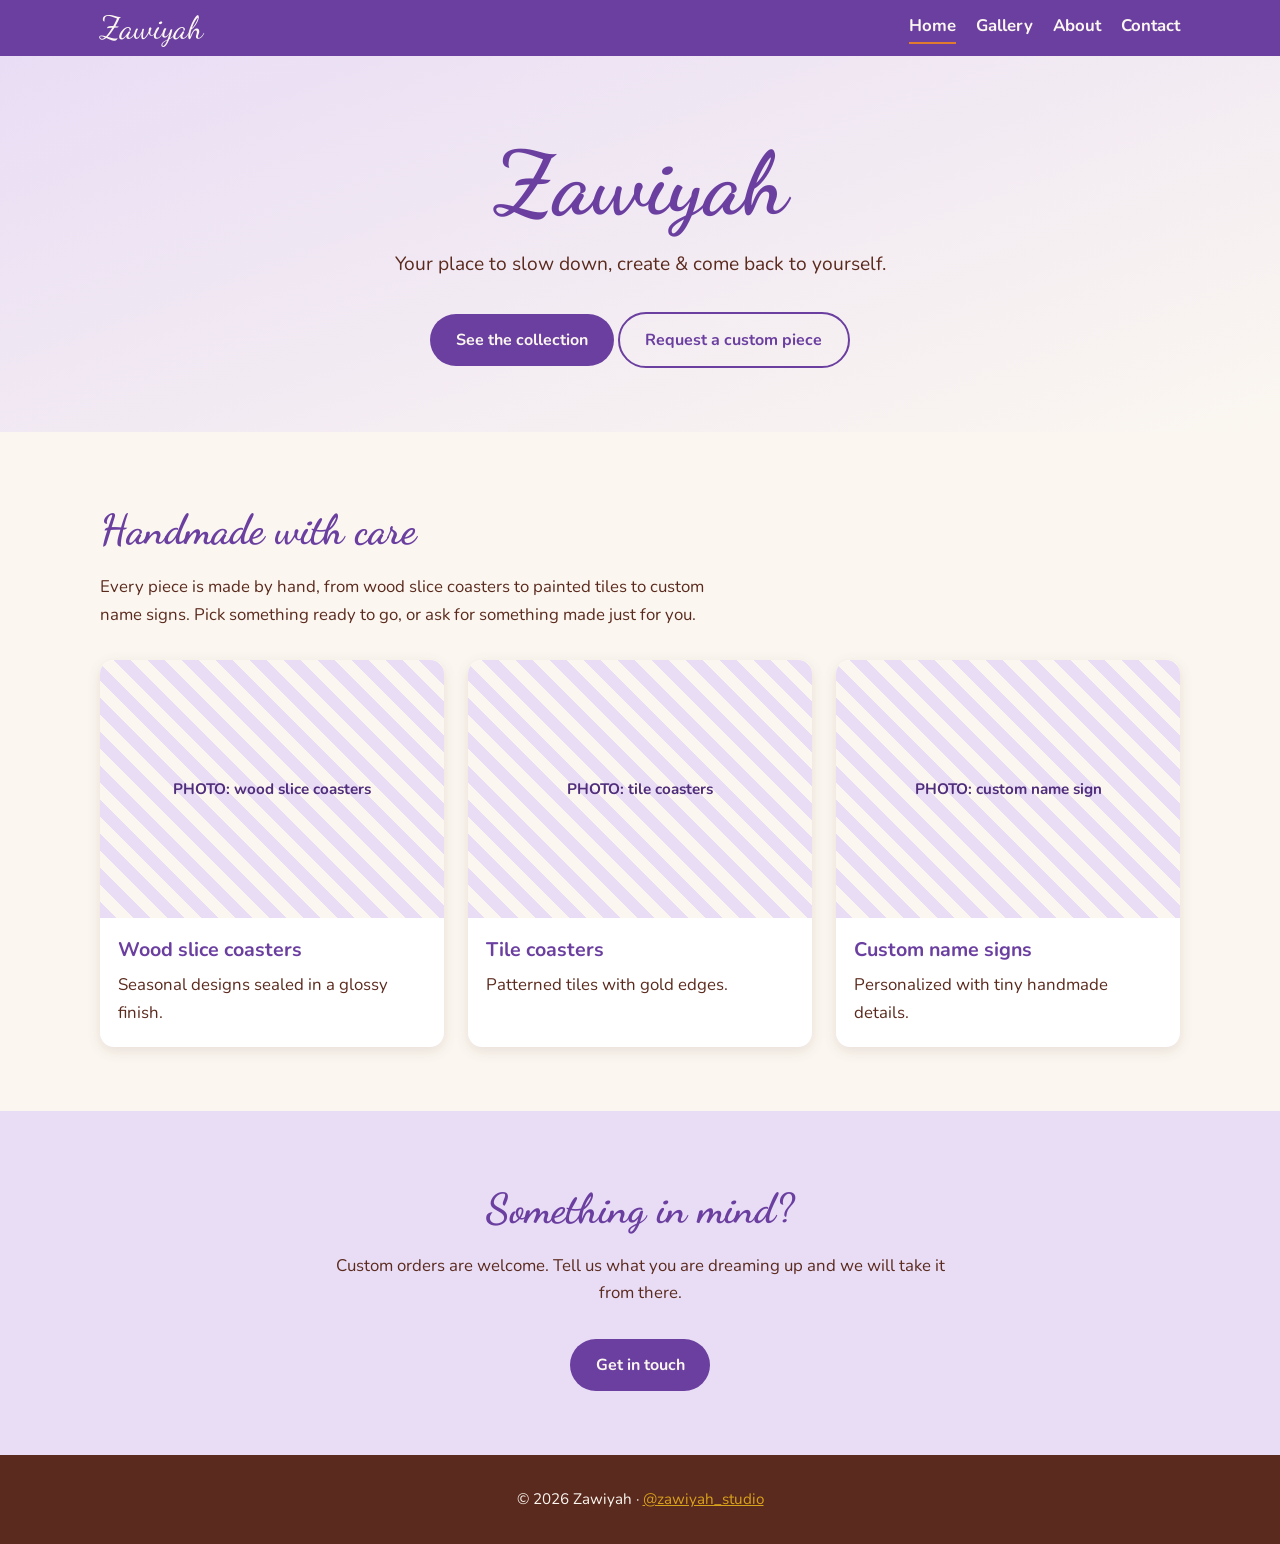
==== index.html @ 5cf9459b "Add files via upload" ====
<!DOCTYPE html>
<html lang="en">
<head>
  <meta charset="UTF-8">
  <meta name="viewport" content="width=device-width, initial-scale=1">
  <title>Zawiyah | Handmade Art and Gifts</title>
  <meta name="description" content="Zawiyah is a place to slow down, create and come back to yourself. Handmade art and gifts.">
  <link rel="preconnect" href="https://fonts.googleapis.com">
  <link rel="preconnect" href="https://fonts.gstatic.com" crossorigin>
  <link href="https://fonts.googleapis.com/css2?family=Dancing+Script:wght@600&family=Nunito:wght@400;700&display=swap" rel="stylesheet">
  <link rel="stylesheet" href="styles.css">
</head>
<body>

  <header class="site-header">
    <div class="container">
      <a class="logo" href="index.html">Zawiyah</a>
      <nav class="site-nav" aria-label="Main">
        <a href="index.html" aria-current="page">Home</a>
        <a href="gallery.html">Gallery</a>
        <a href="about.html">About</a>
        <a href="contact.html">Contact</a>
      </nav>
    </div>
  </header>

  <main>
    <section class="hero">
      <div class="container">
        <h1>Zawiyah</h1>
        <p>Your place to slow down, create &amp; come back to yourself.</p>
        <a class="btn" href="gallery.html">See the collection</a>
        <a class="btn btn-outline" href="contact.html">Request a custom piece</a>
      </div>
    </section>

    <section class="section">
      <div class="container">
        <h2>Handmade with care</h2>
        <p class="lead">Every piece is made by hand, from wood slice coasters to painted tiles to custom name signs. Pick something ready to go, or ask for something made just for you.</p>

        <div class="grid">
          <article class="card">
            <div class="placeholder">PHOTO: wood slice coasters</div>
            <div class="card-body">
              <h3>Wood slice coasters</h3>
              <p>Seasonal designs sealed in a glossy finish.</p>
            </div>
          </article>
          <article class="card">
            <div class="placeholder">PHOTO: tile coasters</div>
            <div class="card-body">
              <h3>Tile coasters</h3>
              <p>Patterned tiles with gold edges.</p>
            </div>
          </article>
          <article class="card">
            <div class="placeholder">PHOTO: custom name sign</div>
            <div class="card-body">
              <h3>Custom name signs</h3>
              <p>Personalized with tiny handmade details.</p>
            </div>
          </article>
        </div>
      </div>
    </section>

    <section class="section section-alt">
      <div class="container" style="text-align:center">
        <h2>Something in mind?</h2>
        <p class="lead" style="margin-inline:auto">Custom orders are welcome. Tell us what you are dreaming up and we will take it from there.</p>
        <a class="btn" href="contact.html">Get in touch</a>
      </div>
    </section>
  </main>

  <footer class="site-footer">
    <div class="container">
      <p>&copy; 2026 Zawiyah &middot; <a href="https://www.instagram.com/zawiyah_studio" target="_blank" rel="noopener">@zawiyah_studio</a></p>
    </div>
  </footer>

</body>
</html>
---- styles.css ----
/* Zawiyah Studio: shared styles
   Palette estimated from her Instagram and booth sign. Fine-tune with her original photos. */

:root {
  --purple: #6B3FA0;
  --purple-dark: #4F2D7A;
  --lavender: #E9DDF5;
  --cream: #FBF7F0;
  --pumpkin: #E07B2E;
  --brown: #5B2A1E;
  --olive: #5F7A3D;
  --gold: #D9A21B;

  --font-script: "Dancing Script", cursive;
  --font-body: "Nunito", system-ui, sans-serif;

  --radius: 14px;
  --max-width: 1080px;
}

* { box-sizing: border-box; margin: 0; padding: 0; }

html { scroll-behavior: smooth; }

body {
  font-family: var(--font-body);
  background: var(--cream);
  color: var(--brown);
  line-height: 1.65;
  font-size: 1.05rem;
}

img { max-width: 100%; display: block; }

a { color: var(--purple); }

.container {
  width: min(100% - 2rem, var(--max-width));
  margin-inline: auto;
}

/* Header and nav */
.site-header {
  background: var(--purple);
  color: var(--cream);
  position: sticky;
  top: 0;
  z-index: 10;
}

.site-header .container {
  display: flex;
  align-items: center;
  justify-content: space-between;
  flex-wrap: wrap;
  gap: 0.5rem 1.5rem;
  padding-block: 0.75rem;
}

.logo {
  font-family: var(--font-script);
  font-size: 2rem;
  color: var(--cream);
  text-decoration: none;
  line-height: 1;
}

.site-nav { display: flex; gap: 1.25rem; flex-wrap: wrap; }

.site-nav a {
  color: var(--cream);
  text-decoration: none;
  font-weight: 700;
  padding-bottom: 2px;
  border-bottom: 2px solid transparent;
}

.site-nav a:hover,
.site-nav a[aria-current="page"] {
  border-bottom-color: var(--pumpkin);
}

/* Hero */
.hero {
  background: linear-gradient(160deg, var(--lavender), var(--cream));
  text-align: center;
  padding: 5rem 0 4rem;
}

.hero h1 {
  font-family: var(--font-script);
  font-size: clamp(3rem, 9vw, 5.5rem);
  color: var(--purple);
  line-height: 1.1;
}

.hero p {
  max-width: 34rem;
  margin: 1rem auto 2rem;
  font-size: 1.2rem;
}

/* Buttons */
.btn {
  display: inline-block;
  background: var(--purple);
  color: var(--cream);
  padding: 0.8rem 1.6rem;
  border-radius: 999px;
  text-decoration: none;
  font-weight: 700;
  border: none;
  cursor: pointer;
  font-family: inherit;
  font-size: 1rem;
  transition: background 0.2s;
}

.btn:hover { background: var(--pumpkin); }

.btn-outline {
  background: transparent;
  color: var(--purple);
  border: 2px solid var(--purple);
}

.btn-outline:hover { background: var(--purple); color: var(--cream); }

/* Sections */
.section { padding: 4rem 0; }
.section-alt { background: var(--lavender); }

.section h2 {
  font-family: var(--font-script);
  font-size: 2.6rem;
  color: var(--purple);
  margin-bottom: 0.5rem;
}

.section .lead { max-width: 40rem; margin-bottom: 2rem; }

/* Card grid */
.grid {
  display: grid;
  grid-template-columns: repeat(auto-fit, minmax(220px, 1fr));
  gap: 1.5rem;
}

.card {
  background: #fff;
  border-radius: var(--radius);
  overflow: hidden;
  box-shadow: 0 4px 14px rgba(91, 42, 30, 0.12);
}

.card-body { padding: 1rem 1.1rem 1.3rem; }
.card-body h3 { color: var(--purple); margin-bottom: 0.25rem; }

/* Placeholder image boxes: replace with her real photos */
.placeholder {
  aspect-ratio: 4 / 3;
  background: repeating-linear-gradient(45deg, var(--lavender), var(--lavender) 12px, var(--cream) 12px, var(--cream) 24px);
  display: flex;
  align-items: center;
  justify-content: center;
  text-align: center;
  padding: 1rem;
  color: var(--purple-dark);
  font-weight: 700;
  font-size: 0.95rem;
}

/* Two-column layout for About */
.split {
  display: grid;
  grid-template-columns: repeat(auto-fit, minmax(280px, 1fr));
  gap: 2.5rem;
  align-items: center;
}

/* Contact form */
form { display: grid; gap: 1rem; max-width: 34rem; }

label { font-weight: 700; display: grid; gap: 0.3rem; }

input, select, textarea {
  font-family: inherit;
  font-size: 1rem;
  padding: 0.7rem 0.9rem;
  border: 2px solid var(--lavender);
  border-radius: 10px;
  background: #fff;
  color: var(--brown);
}

input:focus, select:focus, textarea:focus {
  outline: none;
  border-color: var(--purple);
}

textarea { min-height: 8rem; resize: vertical; }

/* Footer */
.site-footer {
  background: var(--brown);
  color: var(--cream);
  text-align: center;
  padding: 2rem 0;
  font-size: 0.95rem;
}

.site-footer a { color: var(--gold); }
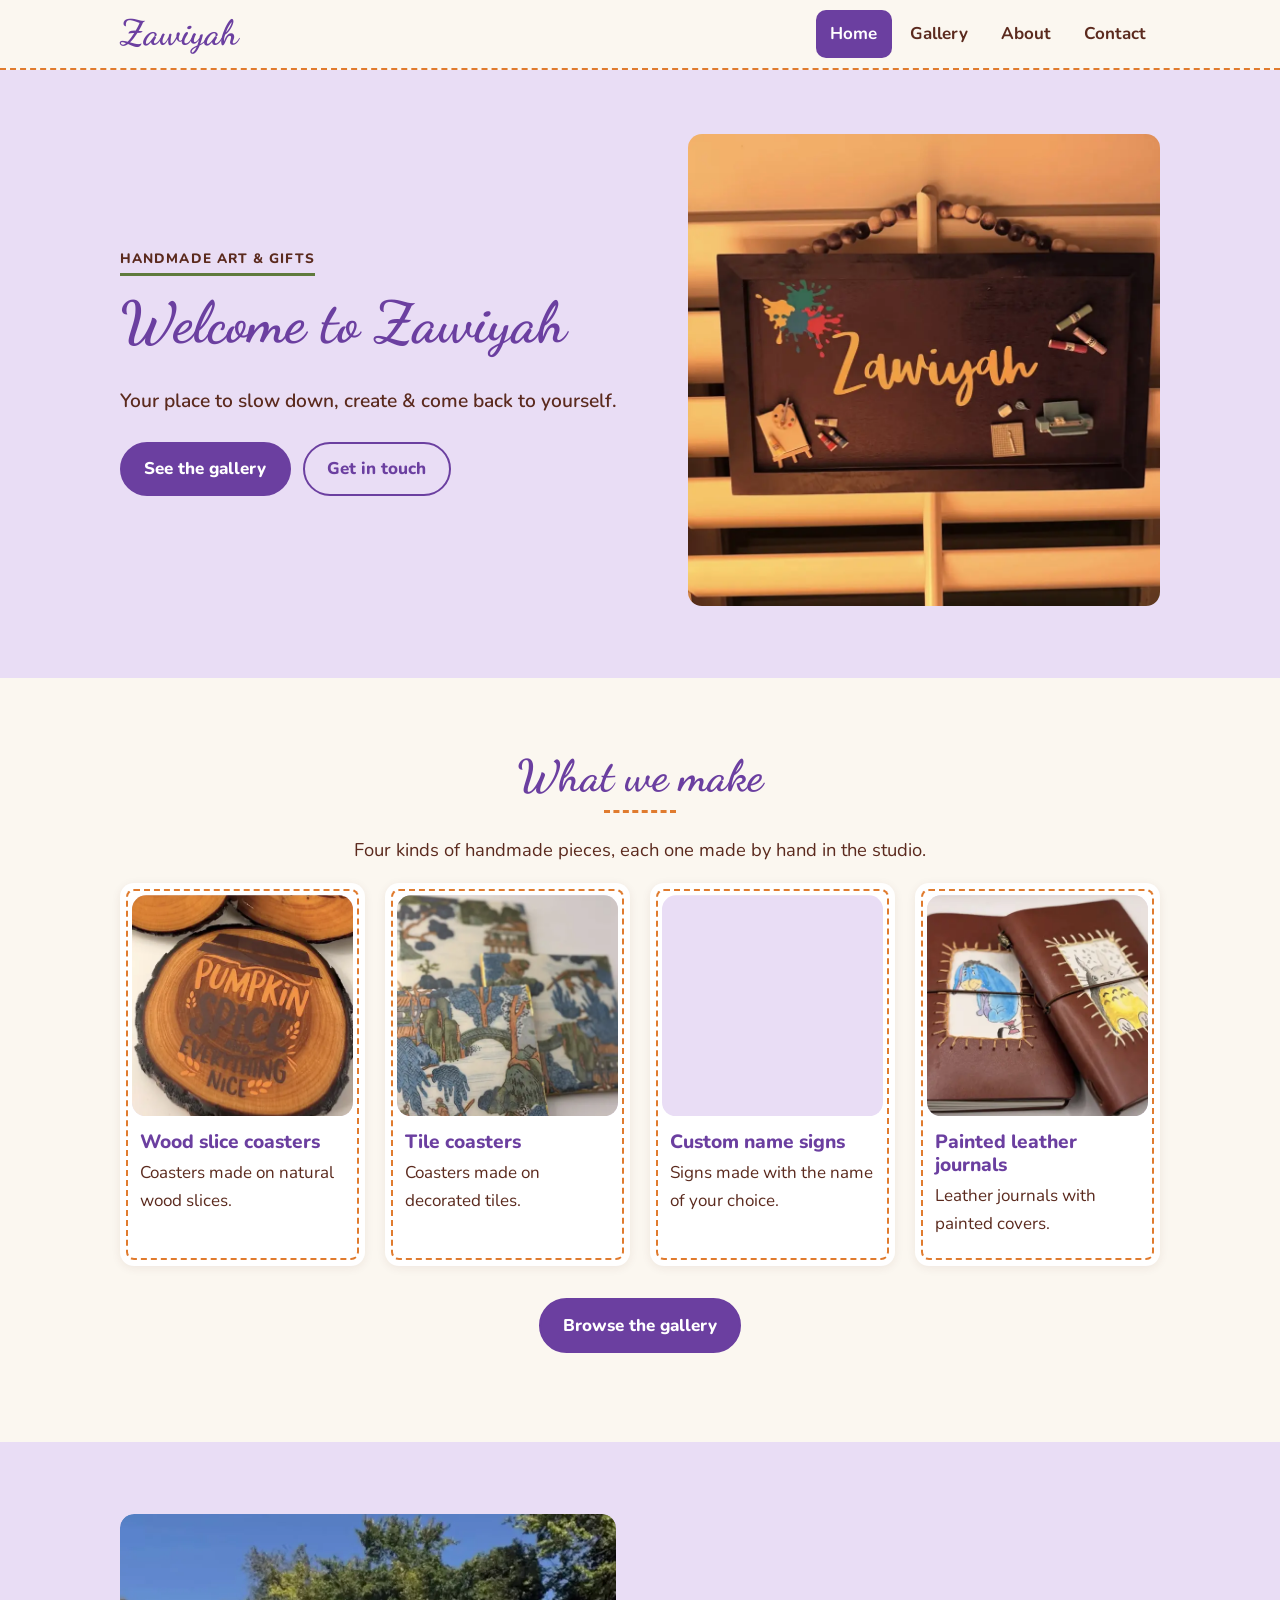
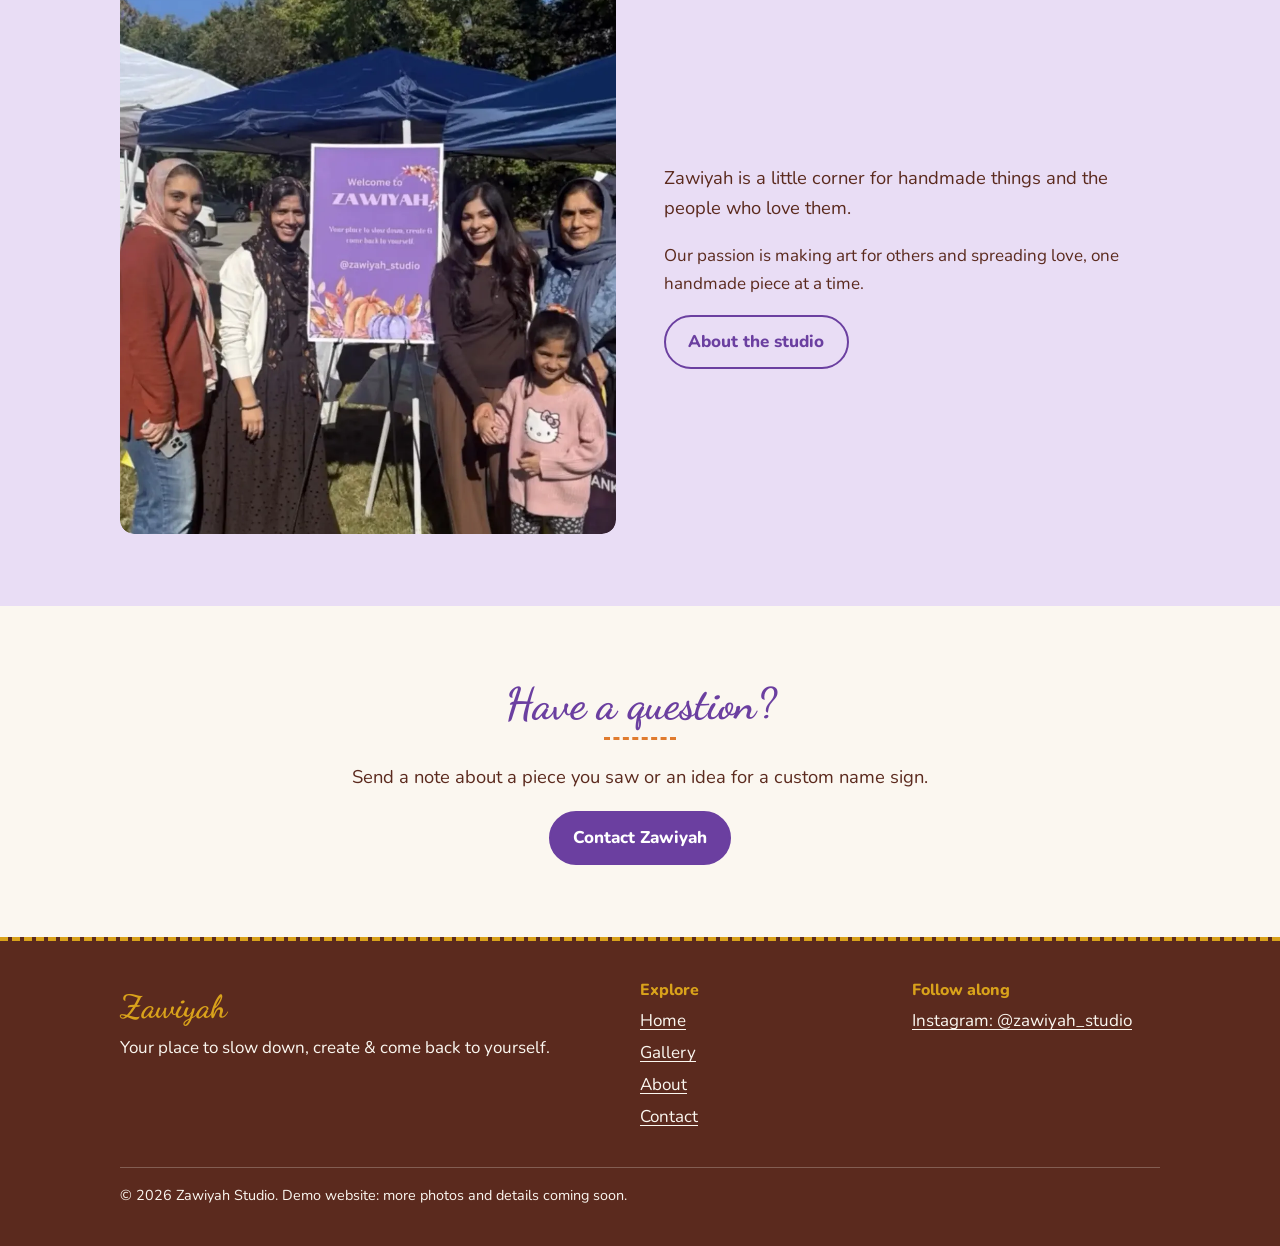
==== commit 792d967d: "Add files via upload" ====
--- a/index.html
+++ b/index.html
@@ -1,84 +1,145 @@
 <!DOCTYPE html>
 <html lang="en">
 <head>
-  <meta charset="UTF-8">
+  <meta charset="utf-8">
   <meta name="viewport" content="width=device-width, initial-scale=1">
-  <title>Zawiyah | Handmade Art and Gifts</title>
-  <meta name="description" content="Zawiyah is a place to slow down, create and come back to yourself. Handmade art and gifts.">
+  <title>Zawiyah Studio | Handmade art and gifts</title>
+  <meta name="description" content="Zawiyah is a handmade art and gifts studio. Your place to slow down, create &amp; come back to yourself.">
+  <meta name="theme-color" content="#6B3FA0">
+  <script>(function(d){d.classList.add("js");if("IntersectionObserver"in window&&!matchMedia("(prefers-reduced-motion: reduce)").matches){d.classList.add("motion");setTimeout(function(){if(!window.zwReveal)d.classList.remove("motion")},2500)}})(document.documentElement);</script>
   <link rel="preconnect" href="https://fonts.googleapis.com">
   <link rel="preconnect" href="https://fonts.gstatic.com" crossorigin>
-  <link href="https://fonts.googleapis.com/css2?family=Dancing+Script:wght@600&family=Nunito:wght@400;700&display=swap" rel="stylesheet">
-  <link rel="stylesheet" href="styles.css">
+  <link rel="stylesheet" href="https://fonts.googleapis.com/css2?family=Dancing+Script:wght@700&family=Nunito:wght@400;600;700;800&display=swap">
+  <link rel="stylesheet" href="css/styles.css">
+  <script src="js/main.js" defer></script>
 </head>
 <body>
+  <a class="skip-link" href="#main">Skip to main content</a>
 
+  <!-- ===== Shared header (keep identical on every page; only aria-current changes) ===== -->
   <header class="site-header">
-    <div class="container">
-      <a class="logo" href="index.html">Zawiyah</a>
-      <nav class="site-nav" aria-label="Main">
-        <a href="index.html" aria-current="page">Home</a>
-        <a href="gallery.html">Gallery</a>
-        <a href="about.html">About</a>
-        <a href="contact.html">Contact</a>
+    <div class="container header-inner">
+      <a class="logo" href="index.html">Zawiyah<span class="visually-hidden"> Studio, home</span></a>
+      <button class="nav-toggle" type="button" aria-expanded="false" aria-controls="site-nav">
+        <span class="nav-toggle-icon" aria-hidden="true"></span>
+        Menu
+      </button>
+      <nav class="site-nav" id="site-nav" aria-label="Main">
+        <ul>
+          <li><a href="index.html" aria-current="page">Home</a></li>
+          <li><a href="gallery.html">Gallery</a></li>
+          <li><a href="about.html">About</a></li>
+          <li><a href="contact.html">Contact</a></li>
+        </ul>
       </nav>
     </div>
   </header>
 
-  <main>
-    <section class="hero">
-      <div class="container">
-        <h1>Zawiyah</h1>
-        <p>Your place to slow down, create &amp; come back to yourself.</p>
-        <a class="btn" href="gallery.html">See the collection</a>
-        <a class="btn btn-outline" href="contact.html">Request a custom piece</a>
+  <main id="main">
+    <!-- Hero -->
+    <section class="hero" aria-labelledby="hero-title">
+      <div class="container hero-grid">
+        <div>
+          <p class="eyebrow">Handmade art &amp; gifts</p>
+          <h1 id="hero-title">Welcome to Zawiyah</h1>
+          <p class="tagline">Your place to slow down, create &amp; come back to yourself.</p>
+          <div class="btn-row">
+            <a class="btn btn--primary" href="gallery.html">See the gallery</a>
+            <a class="btn btn--ghost" href="contact.html">Get in touch</a>
+          </div>
+        </div>
+        <div class="photo-frame photo-frame--square"><img class="photo" src="images/name-sign-960.webp" srcset="images/name-sign-480.webp 480w, images/name-sign-960.webp 960w" sizes="(min-width: 56em) 45vw, 100vw" width="960" height="1281" alt="Dark wooden sign reading Zawiyah in yellow script, with paint splashes, a tiny easel, paint tubes, markers and a mini cutting machine, hung from a strand of wooden beads" fetchpriority="high" decoding="async"></div>
       </div>
     </section>
 
-    <section class="section">
+    <!-- What we make -->
+    <section class="section" aria-labelledby="make-title">
       <div class="container">
-        <h2>Handmade with care</h2>
-        <p class="lead">Every piece is made by hand, from wood slice coasters to painted tiles to custom name signs. Pick something ready to go, or ask for something made just for you.</p>
-
-        <div class="grid">
-          <article class="card">
-            <div class="placeholder">PHOTO: wood slice coasters</div>
+        <h2 data-reveal id="make-title" class="center">What we make</h2>
+        <p data-reveal class="lead center">Four kinds of handmade pieces, each one made by hand in the studio.</p>
+        <ul class="card-grid card-grid--4">
+          <li data-reveal class="card">
+            <div data-reveal="zoom" class="photo-frame photo-frame--square"><img class="photo" src="images/wood-coaster-pumpkin-spice-960.webp" srcset="images/wood-coaster-pumpkin-spice-480.webp 480w, images/wood-coaster-pumpkin-spice-960.webp 875w" sizes="(min-width: 64em) 25vw, (min-width: 40em) 50vw, 100vw" width="875" height="885" alt="Round wood slice coaster with a glossy finish, reading Pumpkin Spice and Everything Nice in orange and brown lettering" loading="lazy" decoding="async"></div>
             <div class="card-body">
               <h3>Wood slice coasters</h3>
-              <p>Seasonal designs sealed in a glossy finish.</p>
+              <p>Coasters made on natural wood slices.</p>
             </div>
-          </article>
-          <article class="card">
-            <div class="placeholder">PHOTO: tile coasters</div>
+          </li>
+          <li data-reveal class="card">
+            <div data-reveal="zoom" class="photo-frame photo-frame--square"><img class="photo" src="images/tile-coasters-960.webp" srcset="images/tile-coasters-480.webp 480w, images/tile-coasters-960.webp 960w" sizes="(min-width: 64em) 25vw, (min-width: 40em) 50vw, 100vw" width="960" height="1428" alt="Square tile coasters printed with blue, green and orange landscape scenes of trees, bridges and boats, with gold edges" loading="lazy" decoding="async"></div>
             <div class="card-body">
               <h3>Tile coasters</h3>
-              <p>Patterned tiles with gold edges.</p>
+              <p>Coasters made on decorated tiles.</p>
             </div>
-          </article>
-          <article class="card">
-            <div class="placeholder">PHOTO: custom name sign</div>
+          </li>
+          <li data-reveal class="card">
+            <div data-reveal="zoom" class="photo-frame photo-frame--square"><img class="photo" src="images/name-sign-960.webp" srcset="images/name-sign-480.webp 480w, images/name-sign-960.webp 960w" sizes="(min-width: 64em) 25vw, (min-width: 40em) 50vw, 100vw" width="960" height="1281" alt="Dark wooden sign reading Zawiyah in yellow script, with paint splashes, a tiny easel, paint tubes, markers and a mini cutting machine, hung from a strand of wooden beads" loading="lazy" decoding="async"></div>
             <div class="card-body">
               <h3>Custom name signs</h3>
-              <p>Personalized with tiny handmade details.</p>
+              <p>Signs made with the name of your choice.</p>
             </div>
-          </article>
+          </li>
+          <li data-reveal class="card">
+            <div data-reveal="zoom" class="photo-frame photo-frame--square"><img class="photo" src="images/journals-960.webp" srcset="images/journals-480.webp 480w, images/journals-960.webp 960w" sizes="(min-width: 64em) 25vw, (min-width: 40em) 50vw, 100vw" width="960" height="1305" alt="Two brown leather journals with stitched frames around watercolor paintings of Eeyore and Totoro" loading="lazy" decoding="async"></div>
+            <div class="card-body">
+              <h3>Painted leather journals</h3>
+              <p>Leather journals with painted covers.</p>
+            </div>
+          </li>
+        </ul>
+        <p data-reveal class="center more-link"><a class="btn btn--primary" href="gallery.html">Browse the gallery</a></p>
+      </div>
+    </section>
+
+    <!-- Slow down strip -->
+    <section class="section section--lavender" aria-labelledby="slow-title">
+      <div class="container split">
+        <div data-reveal="zoom" class="photo-frame photo-frame--portrait"><img class="photo photo--booth" src="images/market-booth-960.webp" srcset="images/market-booth-480.webp 480w, images/market-booth-960.webp 960w" sizes="(min-width: 56em) 45vw, 100vw" width="960" height="1780" alt="Five people, including a child, smiling beside a purple Welcome to Zawiyah sign under blue market tents on a sunny day" loading="lazy" decoding="async"></div>
+        <div data-reveal="right">
+          <h2 data-reveal id="slow-title">Slow down. Create.</h2>
+          <p data-reveal class="lead">Zawiyah is a little corner for handmade things and the people who love them.</p>
+          <p>Our passion is making art for others and spreading love, one handmade piece at a time.</p>
+          <a class="btn btn--ghost" href="about.html">About the studio</a>
         </div>
       </div>
     </section>
 
-    <section class="section section-alt">
-      <div class="container" style="text-align:center">
-        <h2>Something in mind?</h2>
-        <p class="lead" style="margin-inline:auto">Custom orders are welcome. Tell us what you are dreaming up and we will take it from there.</p>
-        <a class="btn" href="contact.html">Get in touch</a>
+    <!-- Call to action -->
+    <section class="section" aria-labelledby="cta-title">
+      <div class="container center">
+        <h2 data-reveal id="cta-title">Have a question?</h2>
+        <p data-reveal class="lead">Send a note about a piece you saw or an idea for a custom name sign.</p>
+        <a data-reveal class="btn btn--primary" href="contact.html">Contact Zawiyah</a>
       </div>
     </section>
   </main>
 
+  <!-- ===== Shared footer (keep identical on every page) ===== -->
   <footer class="site-footer">
     <div class="container">
-      <p>&copy; 2026 Zawiyah &middot; <a href="https://www.instagram.com/zawiyah_studio" target="_blank" rel="noopener">@zawiyah_studio</a></p>
+      <div class="footer-grid">
+        <div>
+          <p class="footer-logo">Zawiyah</p>
+          <p>Your place to slow down, create &amp; come back to yourself.</p>
+        </div>
+        <nav aria-label="Footer">
+          <h2 class="footer-heading">Explore</h2>
+          <ul class="footer-links">
+            <li><a href="index.html">Home</a></li>
+            <li><a href="gallery.html">Gallery</a></li>
+            <li><a href="about.html">About</a></li>
+            <li><a href="contact.html">Contact</a></li>
+          </ul>
+        </nav>
+        <div>
+          <h2 class="footer-heading">Follow along</h2>
+          <ul class="footer-links">
+            <li><a href="https://www.instagram.com/zawiyah_studio/" rel="noopener">Instagram: @zawiyah_studio</a></li>
+          </ul>
+        </div>
+      </div>
+      <p class="footer-small">&copy; <span id="year">2026</span> Zawiyah Studio. Demo website: more photos and details coming soon.</p>
     </div>
   </footer>
-
 </body>
 </html>
--- a/css/styles.css
+++ b/css/styles.css
@@ -0,0 +1,580 @@
+/* ==========================================================
+   Zawiyah Studio: shared styles for every page
+   Mobile-first. Larger screens are layered on with min-width queries.
+   ========================================================== */
+
+/* ---------- Brand tokens ---------- */
+:root {
+  --purple: #6B3FA0;
+  --lavender: #E9DDF5;
+  --cream: #FBF7F0;
+  --pumpkin: #E07B2E;   /* decorative only: fails contrast as text on cream */
+  --brown: #5B2A1E;
+  --olive: #5F7A3D;
+  --gold: #D9A21B;      /* accents only: use on brown, never as text on cream */
+
+  --font-script: "Dancing Script", "Brush Script MT", cursive;
+  --font-body: "Nunito", system-ui, -apple-system, "Segoe UI", Roboto, sans-serif;
+
+  --radius: 14px;
+  --gutter: 1rem;
+  --max: 68rem;
+  --shadow: 0 2px 10px rgba(91, 42, 30, 0.08);
+}
+
+/* ---------- Base ---------- */
+*,
+*::before,
+*::after { box-sizing: border-box; }
+
+html { -webkit-text-size-adjust: 100%; }
+
+body {
+  margin: 0;
+  font-family: var(--font-body);
+  font-size: 1.0625rem;
+  line-height: 1.65;
+  color: var(--brown);
+  background: var(--cream);
+}
+
+img { max-width: 100%; height: auto; display: block; }
+
+h1, h2, h3 { line-height: 1.2; margin: 0 0 0.5em; color: var(--purple); }
+
+h1, h2 {
+  font-family: var(--font-script);
+  font-weight: 700;
+}
+h1 { font-size: clamp(2.4rem, 8vw, 3.6rem); }
+h2 { font-size: clamp(2rem, 6vw, 2.75rem); }
+h3 { font-family: var(--font-body); font-size: 1.2rem; font-weight: 800; }
+
+p { margin: 0 0 1em; }
+
+a { color: var(--purple); text-underline-offset: 0.18em; }
+a:hover { text-decoration-color: var(--pumpkin); }
+
+/* Visible keyboard focus everywhere */
+:focus-visible {
+  outline: 3px solid var(--purple);
+  outline-offset: 3px;
+  border-radius: 4px;
+}
+
+.container {
+  width: 100%;
+  max-width: var(--max);
+  margin-inline: auto;
+  padding-inline: var(--gutter);
+}
+
+.section { padding-block: 3rem; }
+.section--lavender { background: var(--lavender); }
+
+.lead { font-size: 1.15rem; }
+.center { text-align: center; }
+.more-link { margin-top: 2rem; }
+.split { display: grid; gap: 1.5rem; }
+
+.visually-hidden {
+  position: absolute !important;
+  width: 1px; height: 1px;
+  padding: 0; margin: -1px;
+  overflow: hidden; clip: rect(0 0 0 0);
+  white-space: nowrap; border: 0;
+}
+
+/* Skip link: hidden until focused */
+.skip-link {
+  position: absolute;
+  left: var(--gutter);
+  top: -100px;
+  z-index: 100;
+  padding: 0.6rem 1rem;
+  background: var(--purple);
+  color: #fff;
+  font-weight: 700;
+  border-radius: 0 0 8px 8px;
+}
+.skip-link:focus { top: 0; }
+
+/* ---------- Header and navigation ---------- */
+.site-header {
+  background: var(--cream);
+  border-bottom: 2px dashed var(--pumpkin); /* stitched edge, like the journals */
+  position: sticky;
+  top: 0;
+  z-index: 50;
+}
+
+.header-inner {
+  display: flex;
+  align-items: center;
+  justify-content: space-between;
+  flex-wrap: wrap;
+  gap: 0.5rem;
+  padding-block: 0.6rem;
+}
+
+.logo {
+  font-family: var(--font-script);
+  font-size: 2.2rem;
+  font-weight: 700;
+  color: var(--purple);
+  text-decoration: none;
+  line-height: 1;
+}
+
+.nav-toggle {
+  display: none; /* shown only when JS is running, see .js rule below */
+  align-items: center;
+  gap: 0.5rem;
+  min-height: 44px;
+  padding: 0.5rem 0.9rem;
+  font: inherit;
+  font-weight: 700;
+  color: var(--purple);
+  background: var(--lavender);
+  border: 2px solid var(--purple);
+  border-radius: 999px;
+  cursor: pointer;
+}
+.nav-toggle-icon,
+.nav-toggle-icon::before,
+.nav-toggle-icon::after {
+  display: block;
+  width: 18px;
+  height: 2px;
+  background: currentColor;
+  border-radius: 2px;
+  position: relative;
+}
+.nav-toggle-icon::before,
+.nav-toggle-icon::after { content: ""; position: absolute; left: 0; }
+.nav-toggle-icon::before { top: -6px; }
+.nav-toggle-icon::after { top: 6px; }
+
+.site-nav { width: 100%; }
+.site-nav ul {
+  list-style: none;
+  margin: 0;
+  padding: 0.25rem 0 0.5rem;
+  display: flex;
+  flex-direction: column;
+  gap: 0.25rem;
+}
+.site-nav a {
+  display: block;
+  padding: 0.65rem 0.9rem;
+  min-height: 44px;
+  font-weight: 700;
+  text-decoration: none;
+  color: var(--brown);
+  border-radius: 10px;
+}
+.site-nav a:hover { background: var(--lavender); }
+.site-nav a[aria-current="page"] {
+  background: var(--purple);
+  color: #fff;
+}
+
+/* With JS: collapse the menu on small screens behind the toggle.
+   Without JS: the menu simply stays open, so nothing is ever unreachable. */
+.js .nav-toggle { display: inline-flex; }
+.js .site-nav[data-open="false"] { display: none; }
+
+/* ---------- Buttons ---------- */
+.btn {
+  display: inline-block;
+  min-height: 44px;
+  padding: 0.7rem 1.4rem;
+  font: inherit;
+  font-weight: 800;
+  text-decoration: none;
+  text-align: center;
+  border-radius: 999px;
+  border: 2px solid var(--purple);
+  cursor: pointer;
+  transition: transform 0.15s ease;
+}
+.btn:hover { transform: translateY(-1px); }
+.btn--primary { background: var(--purple); color: #fff; }
+.btn--ghost { background: transparent; color: var(--purple); }
+.btn--ghost:hover { background: var(--lavender); }
+
+.btn-row { display: flex; flex-wrap: wrap; gap: 0.75rem; }
+
+/* ---------- Hero ---------- */
+.hero {
+  background: var(--lavender);
+  padding-block: 2.5rem 3rem;
+}
+.hero-grid { display: grid; gap: 1.75rem; align-items: center; }
+.hero .tagline {
+  font-size: 1.2rem;
+  font-weight: 600;
+  margin-bottom: 1.5rem;
+}
+.eyebrow {
+  display: inline-block;
+  font-size: 0.85rem;
+  font-weight: 800;
+  letter-spacing: 0.08em;
+  text-transform: uppercase;
+  color: var(--brown);               /* olive fails contrast on lavender, so it is the underline instead */
+  border-bottom: 3px solid var(--olive);
+  padding-bottom: 0.15rem;
+  margin-bottom: 0.75rem;
+}
+
+/* ---------- Photo placeholders ----------
+   Each one is a labeled box with role="img" + aria-label.
+   Swap for: <img src="..." alt="..." width="..." height="..." loading="lazy">  */
+.ph {
+  display: flex;
+  flex-direction: column;
+  align-items: center;
+  justify-content: center;
+  gap: 0.35rem;
+  aspect-ratio: 4 / 3;
+  width: 100%;
+  padding: 1rem;
+  text-align: center;
+  background:
+    repeating-linear-gradient(45deg, transparent 0 12px, rgba(107, 63, 160, 0.05) 12px 24px),
+    #fff;
+  border: 2px dashed var(--purple);
+  border-radius: var(--radius);
+  color: var(--brown);
+}
+.ph--tall { aspect-ratio: 3 / 4; }
+.ph--wide { aspect-ratio: 16 / 9; }
+.ph--square { aspect-ratio: 1 / 1; }
+.ph-tag {
+  font-size: 0.75rem;
+  font-weight: 800;
+  letter-spacing: 0.1em;
+  text-transform: uppercase;
+  color: var(--purple);
+}
+.ph-label { font-weight: 700; font-size: 0.95rem; max-width: 22ch; }
+
+/* ---------- Real photos ---------- */
+.photo-frame {
+  overflow: hidden;              /* keeps the reveal zoom inside the rounded frame */
+  border-radius: var(--radius);
+  background: var(--lavender);   /* shows while the photo loads */
+}
+.photo {
+  width: 100%;
+  height: auto;
+  object-fit: cover;
+}
+.photo-frame--square .photo { aspect-ratio: 1 / 1; }
+.photo-frame--portrait .photo { aspect-ratio: 4 / 5; }
+.photo-frame--small { max-width: 20rem; }   /* small source image: never stretch it */
+.photo--booth { object-position: center 40%; }
+.card .photo-frame { border-radius: calc(var(--radius) - 4px); }
+
+/* ---------- Mission and the Arabic name ---------- */
+.mission { font-size: 1.2rem; font-weight: 600; }
+.ar {
+  font-family: "Aref Ruqaa", "Amiri", "Noto Naskh Arabic", serif;
+  font-weight: 700;
+  font-size: 1.2em;
+  color: var(--purple);
+}
+.name-panel {
+  margin: 0;
+  padding: 2.5rem 1.5rem 2rem;
+  text-align: center;
+  color: var(--cream);
+  background: var(--purple);
+  border-radius: var(--radius);
+  outline: 2px dashed var(--gold);  /* stitched edge */
+  outline-offset: -10px;
+  box-shadow: var(--shadow);
+}
+.name-panel-ar {
+  margin: 0;
+  font-family: "Aref Ruqaa", "Amiri", "Noto Naskh Arabic", serif;
+  font-weight: 700;
+  font-size: clamp(4.5rem, 18vw, 7.5rem);
+  line-height: 1.3;
+  color: var(--gold);               /* large text only: passes 3:1 on purple */
+}
+.name-panel-en {
+  margin: 0 0 0.25rem;
+  font-family: var(--font-script);
+  font-weight: 700;
+  font-size: 2.4rem;
+  line-height: 1.2;
+}
+.name-panel figcaption { color: var(--lavender); font-weight: 700; }
+
+/* ---------- Cards ---------- */
+.card-grid {
+  display: grid;
+  gap: 1.25rem;
+  padding: 0;
+  margin: 0;
+  list-style: none;
+}
+.card {
+  background: #fff;
+  border-radius: var(--radius);
+  padding: 0.75rem;
+  box-shadow: var(--shadow);
+  /* stitched inner border, echoing the hand-sewn journal covers */
+  outline: 2px dashed var(--pumpkin);
+  outline-offset: -8px;
+}
+.card-body { padding: 0.9rem 0.5rem 0.5rem; }
+.card h3 { margin-bottom: 0.35rem; }
+.card p { margin-bottom: 0.5rem; }
+
+/* Placeholder copy the owner still needs to write */
+.todo {
+  display: inline-block;
+  padding: 0.15rem 0.5rem;
+  font-size: 0.9rem;
+  font-style: italic;
+  background: var(--lavender);
+  border-radius: 6px;
+}
+
+/* ---------- Gallery filters ---------- */
+.filters {
+  display: flex;
+  flex-wrap: wrap;
+  gap: 0.5rem;
+  margin: 0 0 1.75rem;
+  padding: 0;
+  list-style: none;
+}
+.filter-btn {
+  min-height: 44px;
+  padding: 0.5rem 1rem;
+  font: inherit;
+  font-weight: 700;
+  color: var(--purple);
+  background: #fff;
+  border: 2px solid var(--purple);
+  border-radius: 999px;
+  cursor: pointer;
+}
+.filter-btn[aria-pressed="true"] { background: var(--purple); color: #fff; }
+.gallery-item[hidden] { display: none; }
+.gallery-item figure { margin: 0; }
+#filter-label { margin-bottom: 0.5rem; }
+.hero .notice { margin-top: 1rem; max-width: 40rem; }
+.gallery-status { font-weight: 700; }
+
+/* ---------- Forms ---------- */
+.form { display: grid; gap: 1.1rem; max-width: 36rem; }
+.field { display: grid; gap: 0.35rem; }
+.field label { font-weight: 800; }
+.field .hint { font-size: 0.9rem; }
+.field input,
+.field select,
+.field textarea {
+  width: 100%;
+  min-height: 44px;
+  padding: 0.65rem 0.8rem;
+  font: inherit;
+  color: var(--brown);
+  background: #fff;
+  border: 2px solid var(--brown);
+  border-radius: 10px;
+}
+.field textarea { min-height: 9rem; resize: vertical; }
+.field input:focus-visible,
+.field select:focus-visible,
+.field textarea:focus-visible { border-color: var(--purple); }
+.field [aria-invalid="true"] { border-color: #A3261B; }
+.error { color: #A3261B; font-weight: 700; font-size: 0.95rem; }
+.error:empty { display: none; }
+
+.notice {
+  padding: 1rem 1.1rem;
+  border-radius: var(--radius);
+  background: var(--lavender);
+  border-left: 6px solid var(--purple);
+}
+.notice--success { border-left-color: var(--olive); background: #fff; }
+.form-result:focus { outline: none; }
+.form-result .notice { margin: 0; }
+
+.contact-list { list-style: none; margin: 0 0 1.5rem; padding: 0; display: grid; gap: 1rem; }
+
+/* ---------- Footer ---------- */
+.site-footer {
+  background: var(--brown);
+  color: var(--cream);
+  padding-block: 2.5rem 1.5rem;
+  border-top: 4px dashed var(--gold);
+}
+.site-footer a { color: var(--cream); }
+.site-footer a:hover { text-decoration-color: var(--gold); }
+.site-footer :focus-visible { outline-color: var(--gold); }
+.footer-grid { display: grid; gap: 1.5rem; }
+.footer-logo {
+  font-family: var(--font-script);
+  font-size: 2rem;
+  font-weight: 700;
+  color: var(--gold);
+  margin: 0;
+}
+.footer-heading {
+  font-family: var(--font-body);
+  font-size: 1rem;
+  font-weight: 800;
+  color: var(--gold);
+  margin-bottom: 0.4rem;
+}
+.footer-links { list-style: none; margin: 0; padding: 0; }
+.footer-links li { margin-bottom: 0.25rem; }
+.footer-small {
+  margin-top: 2rem;
+  padding-top: 1rem;
+  border-top: 1px solid rgba(251, 247, 240, 0.25);
+  font-size: 0.9rem;
+}
+
+/* ---------- Larger screens ---------- */
+@media (min-width: 40em) {
+  :root { --gutter: 1.5rem; }
+  .card-grid { grid-template-columns: repeat(2, 1fr); }
+  .footer-grid { grid-template-columns: 2fr 1fr 1fr; }
+}
+
+@media (min-width: 56em) {
+  .section { padding-block: 4.5rem; }
+  .hero { padding-block: 4rem 4.5rem; }
+  .hero-grid { grid-template-columns: 1.1fr 1fr; gap: 3rem; }
+  .split { grid-template-columns: 1fr 1fr; gap: 3rem; align-items: center; }
+  .split--top { align-items: start; }
+
+  /* Desktop nav: always visible, horizontal, no toggle */
+  .header-inner { flex-wrap: nowrap; }
+  .js .nav-toggle { display: none; }
+  .site-nav,
+  .js .site-nav[data-open="false"] { display: block; width: auto; }
+  .site-nav ul { flex-direction: row; padding: 0; }
+}
+
+@media (min-width: 64em) {
+  .card-grid--4 { grid-template-columns: repeat(4, 1fr); }
+  .card-grid--3 { grid-template-columns: repeat(3, 1fr); }
+}
+
+/* ---------- Stitched underline on section headings ---------- */
+main h2:not(.visually-hidden)::after {
+  content: "";
+  display: block;
+  width: 4.5rem;
+  margin-top: 0.4rem;
+  border-top: 3px dashed var(--pumpkin);
+}
+h2.center::after,
+.center h2::after { margin-inline: auto; }
+
+/* Gentle photo zoom on hover, for mouse users */
+.photo { transition: transform 0.6s ease; }
+@media (hover: hover) {
+  .card:hover .photo,
+  .motion .card:hover [data-reveal].is-visible .photo { transform: scale(1.05); }
+}
+
+/* ---------- Scroll and load animations ----------
+   Active only when <html> has .motion: JavaScript is running, the browser
+   supports IntersectionObserver, and the visitor has not asked for reduced
+   motion. In every other case all content is simply visible. */
+.scroll-progress {
+  position: fixed;
+  top: 0;
+  left: 0;
+  right: 0;
+  height: 4px;
+  z-index: 60;
+  pointer-events: none;
+  background: linear-gradient(90deg, var(--purple), var(--pumpkin), var(--gold));
+  transform: scaleX(0);
+  transform-origin: 0 50%;
+}
+
+.motion [data-reveal] {
+  opacity: 0;
+  transform: translateY(36px);
+  transition:
+    opacity 0.7s ease,
+    transform 0.9s cubic-bezier(0.2, 0.7, 0.2, 1),
+    clip-path 1.1s cubic-bezier(0.2, 0.7, 0.2, 1);
+  transition-delay: calc(var(--i, 0) * 110ms);
+}
+.motion [data-reveal="left"] { transform: translateX(-56px); }
+.motion [data-reveal="right"] { transform: translateX(56px); }
+
+/* Photos open up from inside their frame while the image settles from a zoom */
+.motion [data-reveal="zoom"] {
+  transform: none;
+  clip-path: inset(10% 10% 10% 10% round var(--radius));
+}
+.motion [data-reveal="zoom"] .photo {
+  transform: scale(1.18);
+  transition: transform 1.6s cubic-bezier(0.2, 0.7, 0.2, 1);
+  transition-delay: calc(var(--i, 0) * 110ms);
+}
+
+.motion [data-reveal].is-visible { opacity: 1; transform: none; }
+.motion [data-reveal="zoom"].is-visible { clip-path: inset(0 0 0 0 round var(--radius)); }
+.motion [data-reveal].is-visible .photo { transform: scale(1); }
+
+/* The stitched underline draws itself in after its heading arrives */
+.motion main h2[data-reveal]::after {
+  width: 0;
+  transition: width 0.9s cubic-bezier(0.2, 0.7, 0.2, 1) 0.4s;
+}
+.motion main h2[data-reveal].is-visible::after { width: 4.5rem; }
+
+/* Hero: a short entrance on page load */
+@keyframes zw-rise {
+  from { opacity: 0; transform: translateY(26px); }
+  to { opacity: 1; transform: none; }
+}
+@keyframes zw-settle {
+  from { opacity: 0; transform: scale(1.06) rotate(-2deg); }
+  to { opacity: 1; transform: none; }
+}
+.motion .hero .container > div:not(.photo-frame):not(.ph) > *,
+.motion .hero .container:not(.hero-grid) > * {
+  animation: zw-rise 0.8s cubic-bezier(0.2, 0.7, 0.2, 1) both;
+}
+.motion .hero .container > div:not(.photo-frame):not(.ph) > :nth-child(2),
+.motion .hero .container:not(.hero-grid) > :nth-child(2) { animation-delay: 0.12s; }
+.motion .hero .container > div:not(.photo-frame):not(.ph) > :nth-child(3),
+.motion .hero .container:not(.hero-grid) > :nth-child(3) { animation-delay: 0.26s; }
+.motion .hero .container > div:not(.photo-frame):not(.ph) > :nth-child(n+4),
+.motion .hero .container:not(.hero-grid) > :nth-child(n+4) { animation-delay: 0.4s; }
+.motion .hero .hero-grid > .photo-frame,
+.motion .hero .hero-grid > .ph {
+  animation: zw-settle 1.1s cubic-bezier(0.2, 0.7, 0.2, 1) 0.2s both;
+}
+
+/* Gallery: shown pieces pop back in when a filter changes */
+.motion .gallery-item.pop {
+  animation: zw-rise 0.5s cubic-bezier(0.2, 0.7, 0.2, 1) both;
+  animation-delay: calc(var(--i, 0) * 70ms);
+}
+
+@media print {
+  .motion [data-reveal] { opacity: 1 !important; transform: none !important; clip-path: none !important; }
+  .scroll-progress { display: none; }
+}
+
+/* Respect users who prefer less motion */
+@media (prefers-reduced-motion: reduce) {
+  *, *::before, *::after { transition: none !important; animation: none !important; }
+  .card:hover .photo { transform: none !important; }
+}
